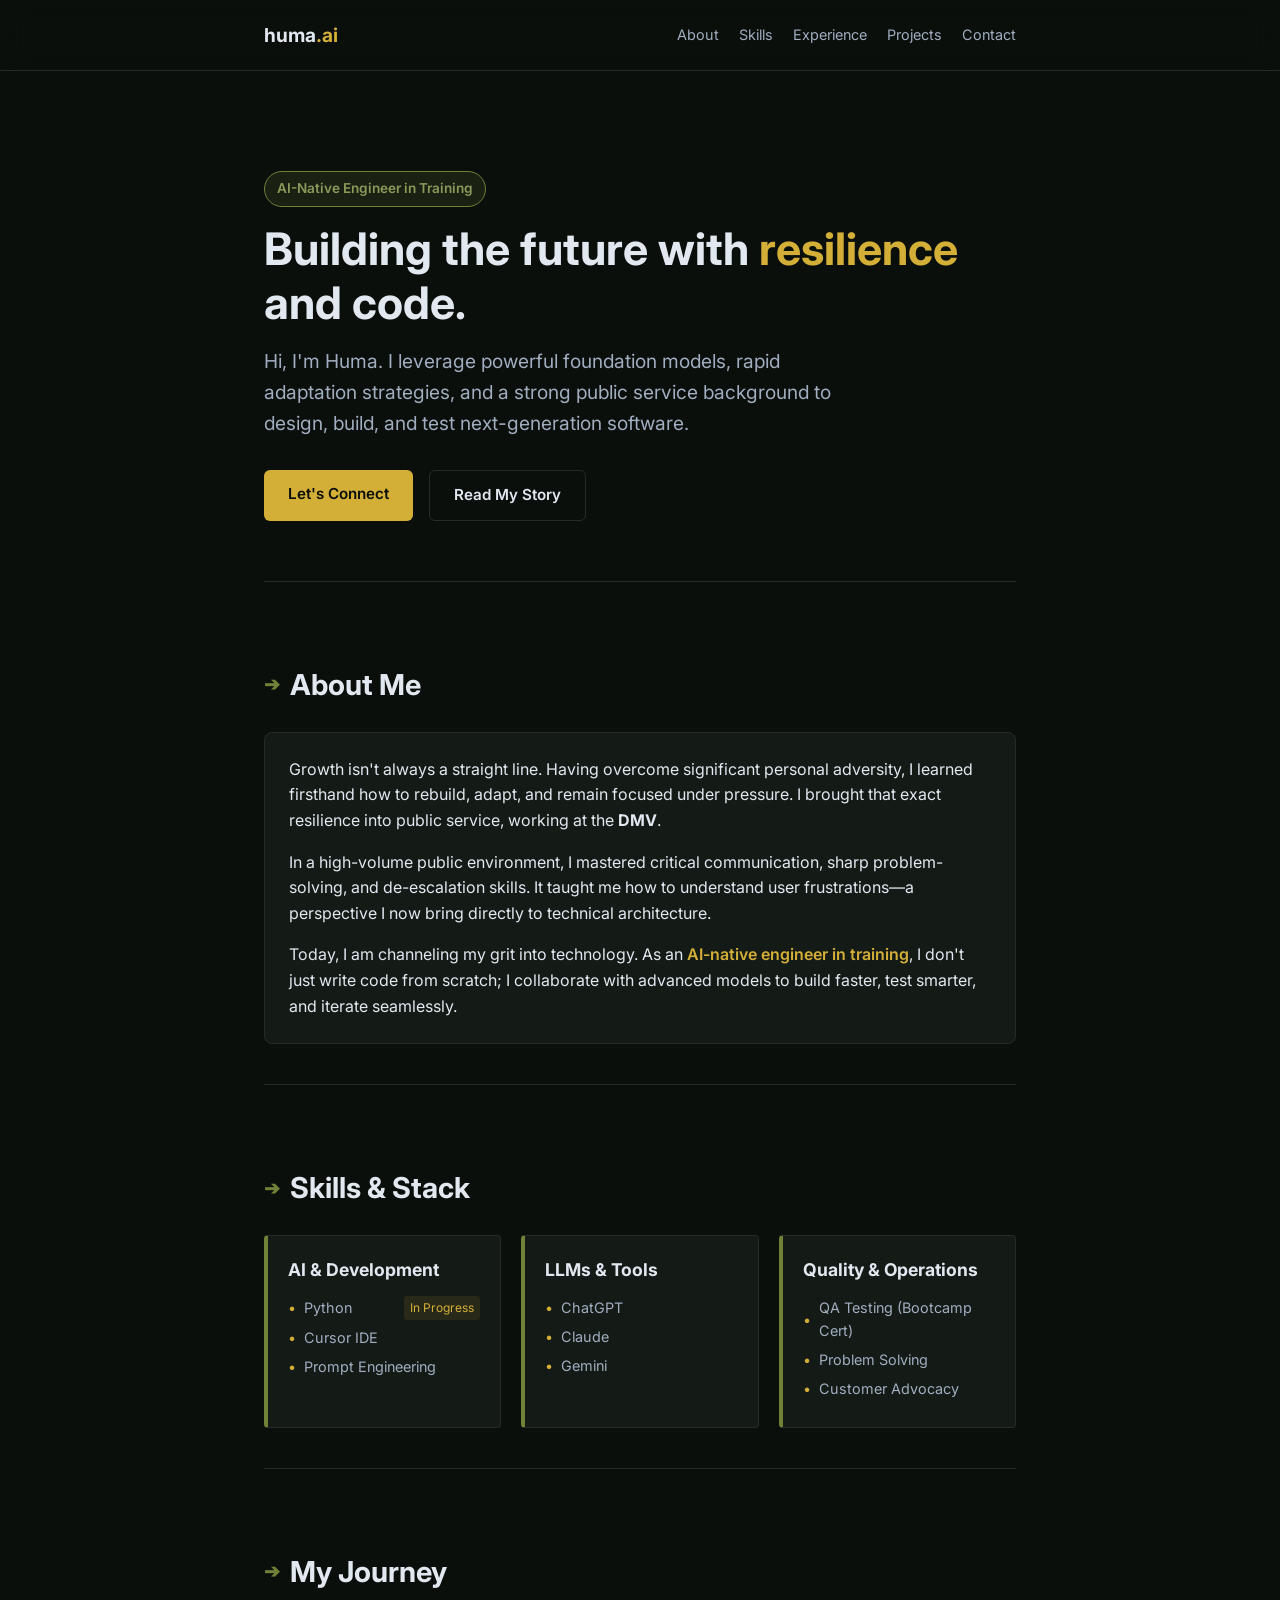
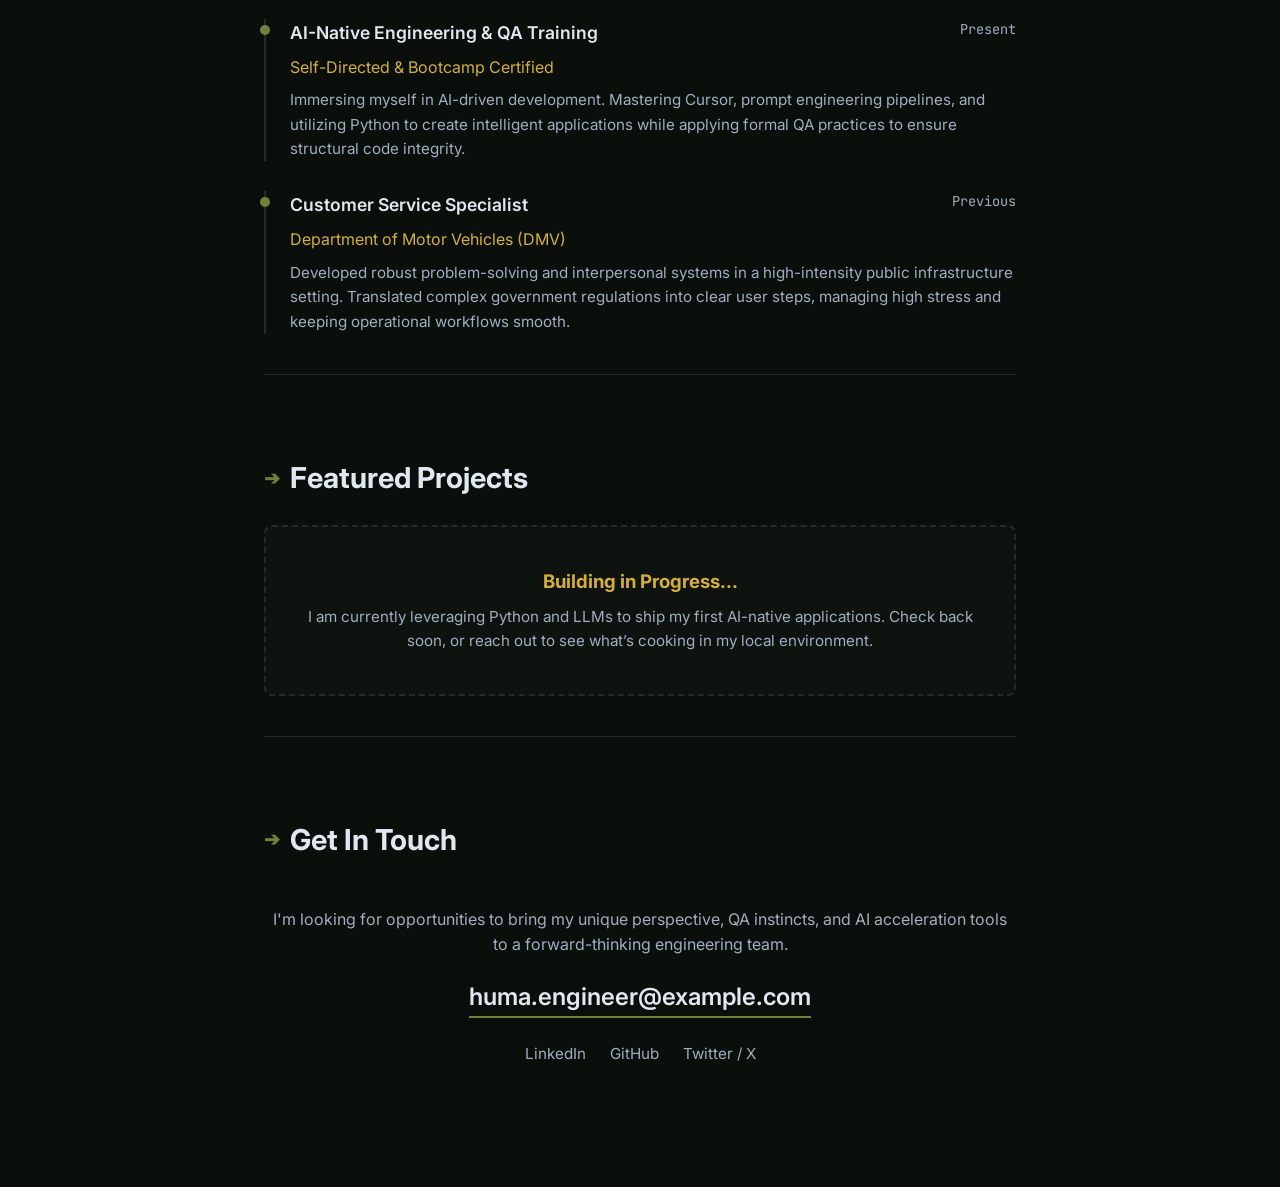
==== personalwebsite.html @ 1848bbcd "created my first personal website" ====
<!DOCTYPE html>
<html lang="en">
<head>
    <meta charset="UTF-8">
    <meta name="viewport" content="width=device-width, initial-scale=1.0">
    <title>Huma | AI-Native Engineer in Training</title>
    <!-- Google Fonts -->
    <link rel="preconnect" href="https://fonts.googleapis.com">
    <link rel="preconnect" href="https://fonts.gstatic.com" crossorigin>
    <link href="https://fonts.googleapis.com/css2?family=Inter:wght@300;400;600;700&family=JetBrains+Mono:wght@400;500&display=swap" rel="stylesheet">
    
    <style>
        :root {
            --bg-main: #0B0F0C;
            --bg-card: #141A16;
            --text-main: #E2E8F0;
            --text-muted: #A0AEC0;
            --accent-olive: #708238;
            --accent-olive-light: #8A9A5B;
            --accent-gold: #D4AF37;
            --accent-gold-hover: #F3CD5F;
            --border-color: #232D26;
        }

        * {
            box-sizing: border-box;
            margin: 0;
            padding: 0;
            scroll-behavior: smooth;
        }

        body {
            background-color: var(--bg-main);
            color: var(--text-main);
            font-family: 'Inter', sans-serif;
            line-height: 1.6;
            padding-bottom: 60px;
        }

        code, .mono {
            font-family: 'JetBrains Mono', monospace;
        }

        /* Container */
        .container {
            max-width: 800px;
            margin: 0 auto;
            padding: 0 24px;
        }

        /* Navbar */
        nav {
            position: sticky;
            top: 0;
            background-color: rgba(11, 15, 12, 0.8);
            backdrop-filter: blur(12px);
            border-bottom: 1px solid var(--border-color);
            z-index: 100;
        }

        .nav-container {
            display: flex;
            justify-content: space-between;
            align-items: center;
            height: 70px;
        }

        .logo {
            font-weight: 700;
            font-size: 1.2rem;
            color: var(--text-main);
            text-decoration: none;
        }

        .logo span {
            color: var(--accent-gold);
        }

        .nav-links {
            display: flex;
            gap: 20px;
        }

        .nav-links a {
            color: var(--text-muted);
            text-decoration: none;
            font-size: 0.9rem;
            transition: color 0.2s;
        }

        .nav-links a:hover {
            color: var(--accent-gold);
        }

        /* Sections */
        section {
            padding: 80px 0 40px 0;
            border-bottom: 1px solid var(--border-color);
        }

        section:last-of-type {
            border-bottom: none;
        }

        h2 {
            font-size: 1.8rem;
            margin-bottom: 24px;
            color: var(--text-main);
            display: flex;
            align-items: center;
            gap: 10px;
        }

        h2::before {
            content: "➔";
            color: var(--accent-olive);
            font-size: 1.2rem;
        }

        /* Hero Section */
        #hero {
            padding-top: 100px;
            padding-bottom: 60px;
        }

        .hero-badge {
            display: inline-block;
            background: rgba(112, 130, 56, 0.15);
            border: 1px solid var(--accent-olive);
            color: var(--accent-olive-light);
            padding: 6px 12px;
            border-radius: 20px;
            font-size: 0.85rem;
            font-weight: 600;
            margin-bottom: 16px;
        }

        .hero-title {
            font-size: 2.8rem;
            font-weight: 700;
            line-height: 1.2;
            margin-bottom: 16px;
        }

        .hero-title span {
            color: var(--accent-gold);
        }

        .hero-subtitle {
            font-size: 1.2rem;
            color: var(--text-muted);
            margin-bottom: 32px;
            max-width: 600px;
        }

        .cta-buttons {
            display: flex;
            gap: 16px;
            flex-wrap: wrap;
        }

        .btn {
            display: inline-block;
            padding: 12px 24px;
            border-radius: 6px;
            font-weight: 600;
            text-decoration: none;
            transition: all 0.2s ease;
            font-size: 0.95rem;
        }

        .btn-primary {
            background-color: var(--accent-gold);
            color: var(--bg-main);
        }

        .btn-primary:hover {
            background-color: var(--accent-gold-hover);
            transform: translateY(-2px);
        }

        .btn-secondary {
            border: 1px solid var(--border-color);
            color: var(--text-main);
            background-color: transparent;
        }

        .btn-secondary:hover {
            background-color: var(--bg-card);
            border-color: var(--accent-olive);
        }

        /* About Section */
        .story-card {
            background: var(--bg-card);
            border: 1px solid var(--border-color);
            padding: 24px;
            border-radius: 8px;
            margin-top: 16px;
        }

        .story-card p {
            margin-bottom: 16px;
        }

        .story-card p:last-child {
            margin-bottom: 0;
        }

        .highlight {
            color: var(--accent-gold);
            font-weight: 600;
        }

        /* Skills Section */
        .skills-grid {
            display: grid;
            grid-template-columns: repeat(auto-fit, minmax(220px, 11fr));
            gap: 20px;
        }

        .skill-category {
            background: var(--bg-card);
            border: 1px solid var(--border-color);
            border-left: 4px solid var(--accent-olive);
            padding: 20px;
            border-radius: 4px;
        }

        .skill-category h3 {
            font-size: 1.1rem;
            margin-bottom: 12px;
            color: var(--text-main);
        }

        .skill-list {
            list-style: none;
        }

        .skill-list li {
            font-size: 0.9rem;
            color: var(--text-muted);
            margin-bottom: 6px;
            display: flex;
            align-items: center;
            gap: 8px;
        }

        .skill-list li::before {
            content: "•";
            color: var(--accent-gold);
        }

        .in-progress {
            font-size: 0.75rem;
            background: rgba(212, 175, 55, 0.1);
            color: var(--accent-gold);
            padding: 2px 6px;
            border-radius: 4px;
            margin-left: auto;
        }

        /* Experience Section */
        .timeline {
            display: flex;
            flex-direction: column;
            gap: 30px;
        }

        .timeline-item {
            position: relative;
            padding-left: 24px;
            border-left: 2px solid var(--border-color);
        }

        .timeline-item::before {
            content: "";
            position: absolute;
            left: -6px;
            top: 6px;
            width: 10px;
            height: 10px;
            border-radius: 50%;
            background: var(--accent-olive);
        }

        .timeline-header {
            display: flex;
            justify-content: space-between;
            align-items: flex-start;
            flex-wrap: wrap;
            margin-bottom: 8px;
        }

        .timeline-role {
            font-weight: 600;
            font-size: 1.1rem;
        }

        .timeline-company {
            color: var(--accent-gold);
        }

        .timeline-date {
            font-size: 0.85rem;
            color: var(--text-muted);
            font-family: 'JetBrains Mono', monospace;
        }

        .timeline-desc {
            font-size: 0.95rem;
            color: var(--text-muted);
        }

        /* Projects Section */
        .projects-placeholder {
            border: 2px dashed var(--border-color);
            padding: 40px;
            text-align: center;
            border-radius: 8px;
            background: rgba(20, 26, 22, 0.4);
        }

        .projects-placeholder h3 {
            color: var(--accent-gold);
            margin-bottom: 8px;
        }

        /* Contact Section */
        .contact-wrapper {
            text-align: center;
            padding: 20px 0;
        }

        .contact-email {
            font-size: 1.5rem;
            color: var(--text-main);
            text-decoration: none;
            font-weight: 600;
            border-bottom: 2px solid var(--accent-olive);
            transition: all 0.2s;
            display: inline-block;
            margin-bottom: 24px;
        }

        .contact-email:hover {
            color: var(--accent-gold);
            border-color: var(--accent-gold);
        }

        .social-links {
            display: flex;
            justify-content: center;
            gap: 24px;
        }

        .social-links a {
            color: var(--text-muted);
            text-decoration: none;
            font-size: 0.95rem;
            transition: color 0.2s;
        }

        .social-links a:hover {
            color: var(--text-main);
        }

        /* Mobile Adjustments */
        @media (max-width: 600px) {
            .hero-title {
                font-size: 2.2rem;
            }
            .nav-links {
                display: none; /* Keep it clean for mobile-first simplicity, or expand with JS burger menu if needed */
            }
            .timeline-header {
                flex-direction: column;
                gap: 4px;
            }
        }
    </style>
</head>
<body>

    <!-- Navigation -->
    <nav>
        <div class="container nav-container">
            <a href="#" class="logo">huma<span>.ai</span></a>
            <div class="nav-links">
                <a href="#about">About</a>
                <a href="#skills">Skills</a>
                <a href="#experience">Experience</a>
                <a href="#projects">Projects</a>
                <a href="#contact">Contact</a>
            </div>
        </div>
    </nav>

    <main class="container">
        
        <!-- Hero Section -->
        <section id="hero">
            <div class="hero-badge">AI-Native Engineer in Training</div>
            <h1 class="hero-title">Building the future with <span>resilience</span> and code.</h1>
            <p class="hero-subtitle">Hi, I'm Huma. I leverage powerful foundation models, rapid adaptation strategies, and a strong public service background to design, build, and test next-generation software.</p>
            <div class="cta-buttons">
                <a href="#contact" class="btn btn-primary">Let's Connect</a>
                <a href="#about" class="btn btn-secondary">Read My Story</a>
            </div>
        </section>

        <!-- About Me Section -->
        <section id="about">
            <h2>About Me</h2>
            <div class="story-card">
                <p>Growth isn't always a straight line. Having overcome significant personal adversity, I learned firsthand how to rebuild, adapt, and remain focused under pressure. I brought that exact resilience into public service, working at the <strong>DMV</strong>.</p>
                <p>In a high-volume public environment, I mastered critical communication, sharp problem-solving, and de-escalation skills. It taught me how to understand user frustrations—a perspective I now bring directly to technical architecture.</p>
                <p>Today, I am channeling my grit into technology. As an <span class="highlight">AI-native engineer in training</span>, I don't just write code from scratch; I collaborate with advanced models to build faster, test smarter, and iterate seamlessly.</p>
            </div>
        </section>

        <!-- Skills Section -->
        <section id="skills">
            <h2>Skills & Stack</h2>
            <div class="skills-grid">
                <div class="skill-category">
                    <h3>AI & Development</h3>
                    <ul class="skill-list">
                        <li>Python <span class="in-progress">In Progress</span></li>
                        <li>Cursor IDE</li>
                        <li>Prompt Engineering</li>
                    </ul>
                </div>
                <div class="skill-category">
                    <h3>LLMs & Tools</h3>
                    <ul class="skill-list">
                        <li>ChatGPT</li>
                        <li>Claude</li>
                        <li>Gemini</li>
                    </ul>
                </div>
                <div class="skill-category">
                    <h3>Quality & Operations</h3>
                    <ul class="skill-list">
                        <li>QA Testing (Bootcamp Cert)</li>
                        <li>Problem Solving</li>
                        <li>Customer Advocacy</li>
                    </ul>
                </div>
            </div>
        </section>

        <!-- Experience Section -->
        <section id="experience">
            <h2>My Journey</h2>
            <div class="timeline">
                <div class="timeline-item">
                    <div class="timeline-header">
                        <span class="timeline-role">AI-Native Engineering & QA Training</span>
                        <span class="timeline-date">Present</span>
                    </div>
                    <div class="timeline-company">Self-Directed & Bootcamp Certified</div>
                    <p class="timeline-desc" style="margin-top: 8px;">Immersing myself in AI-driven development. Mastering Cursor, prompt engineering pipelines, and utilizing Python to create intelligent applications while applying formal QA practices to ensure structural code integrity.</p>
                </div>
                <div class="timeline-item">
                    <div class="timeline-header">
                        <span class="timeline-role">Customer Service Specialist</span>
                        <span class="timeline-date">Previous</span>
                    </div>
                    <div class="timeline-company">Department of Motor Vehicles (DMV)</div>
                    <p class="timeline-desc" style="margin-top: 8px;">Developed robust problem-solving and interpersonal systems in a high-intensity public infrastructure setting. Translated complex government regulations into clear user steps, managing high stress and keeping operational workflows smooth.</p>
                </div>
            </div>
        </section>

        <!-- Projects Section -->
        <section id="projects">
            <h2>Featured Projects</h2>
            <div class="projects-placeholder">
                <h3>Building in Progress...</h3>
                <p style="color: var(--text-muted); font-size: 0.95rem;">I am currently leveraging Python and LLMs to ship my first AI-native applications. Check back soon, or reach out to see what’s cooking in my local environment.</p>
            </div>
        </section>

        <!-- Contact Section -->
        <section id="contact">
            <h2>Get In Touch</h2>
            <div class="contact-wrapper">
                <p style="color: var(--text-muted); margin-bottom: 20px;">I'm looking for opportunities to bring my unique perspective, QA instincts, and AI acceleration tools to a forward-thinking engineering team.</p>
                <a href="mailto:huma.engineer@example.com" class="contact-email">huma.engineer@example.com</a>
                <div class="social-links">
                    <a href="#" target="_blank">LinkedIn</a>
                    <a href="#" target="_blank">GitHub</a>
                    <a href="#" target="_blank">Twitter / X</a>
                </div>
            </div>
        </section>

    </main>

</body>
</html>
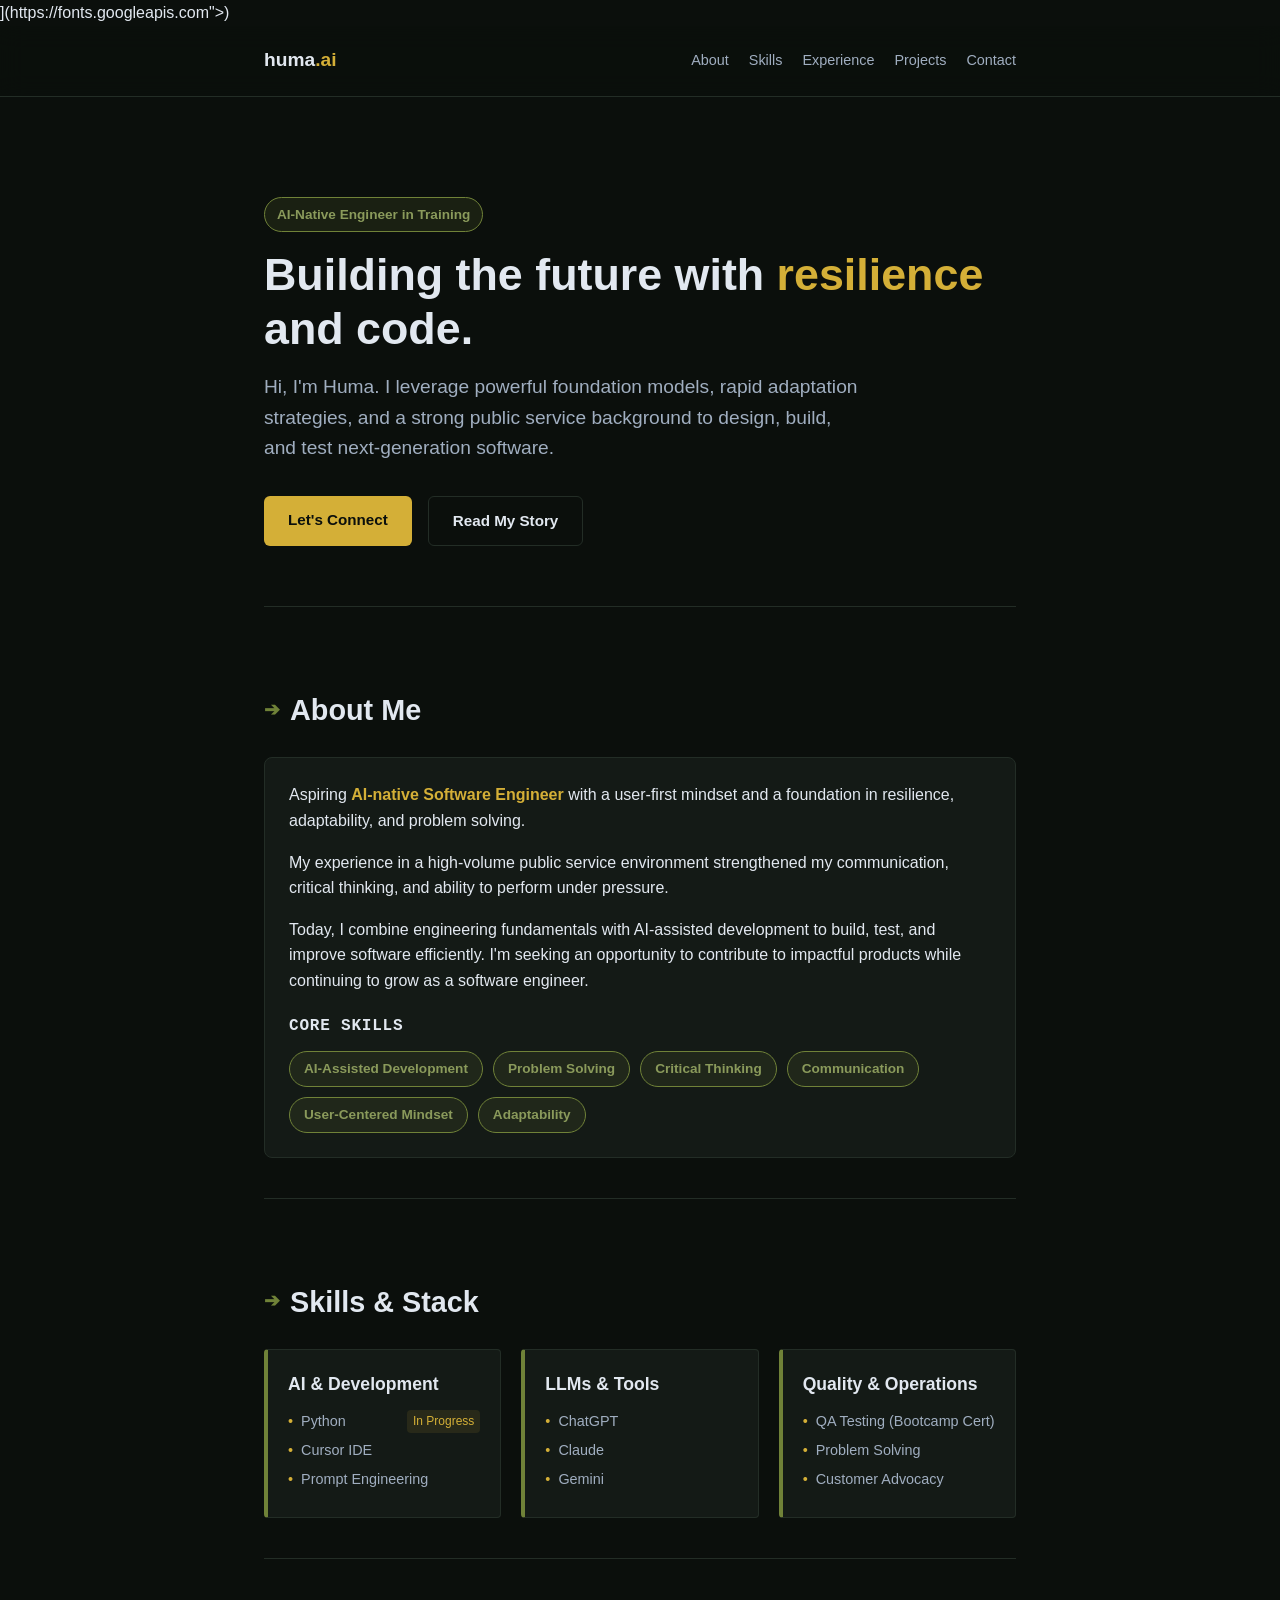
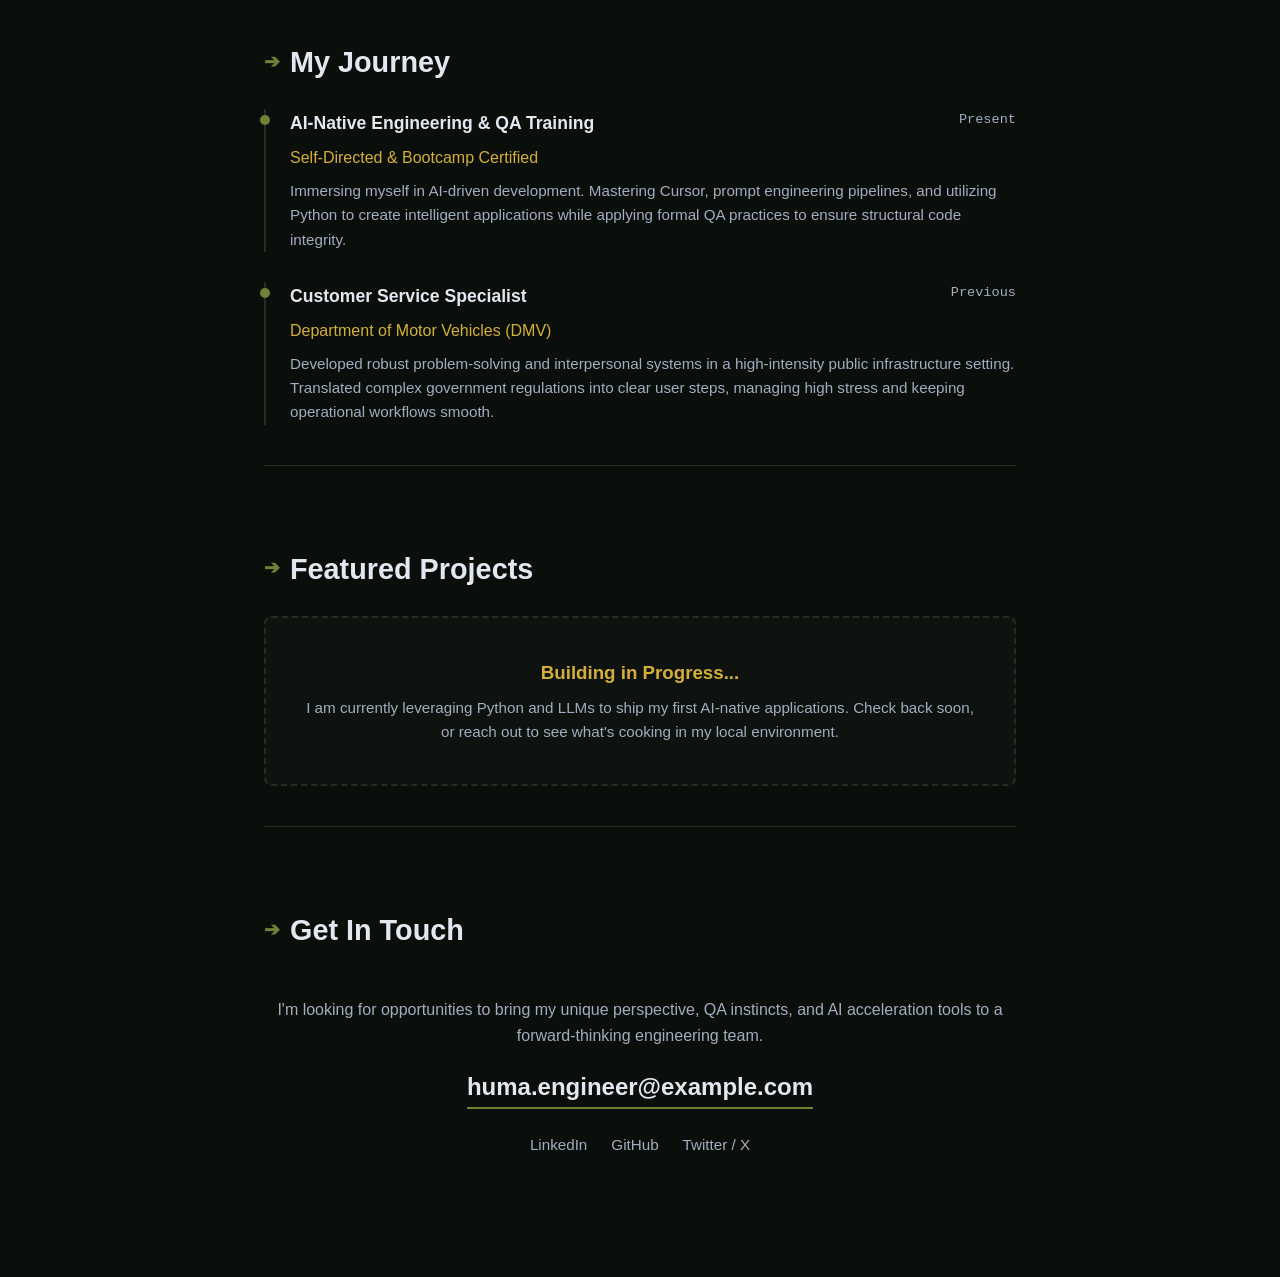
==== commit 99921430: "Revise font links and enhance About Me section Updated font links and improved the About Me section " ====
--- a/personalwebsite.html
+++ b/personalwebsite.html
@@ -5,9 +5,9 @@
     <meta name="viewport" content="width=device-width, initial-scale=1.0">
     <title>Huma | AI-Native Engineer in Training</title>
     <!-- Google Fonts -->
-    <link rel="preconnect" href="https://fonts.googleapis.com">
-    <link rel="preconnect" href="https://fonts.gstatic.com" crossorigin>
-    <link href="https://fonts.googleapis.com/css2?family=Inter:wght@300;400;600;700&family=JetBrains+Mono:wght@400;500&display=swap" rel="stylesheet">
+    <link rel="preconnect" href="[https://fonts.googleapis.com">](https://fonts.googleapis.com">)
+    <link rel="preconnect" href="[https://fonts.gstatic.com"](https://fonts.gstatic.com") crossorigin>
+    <link href="[https://fonts.googleapis.com/css2?family=Inter:wght@300;400;600;700&family=JetBrains+Mono:wght@400;500&display=swap"](https://fonts.googleapis.com/css2?family=Inter:wght@300;400;600;700&family=JetBrains+Mono:wght@400;500&display=swap") rel="stylesheet">
     
     <style>
         :root {
@@ -212,6 +212,34 @@
             font-weight: 600;
         }
 
+        /* Core Skills inside About */
+        .about-skills-title {
+            font-size: 1rem;
+            font-weight: 600;
+            color: var(--text-main);
+            margin-top: 20px;
+            margin-bottom: 12px;
+            letter-spacing: 0.05em;
+            text-transform: uppercase;
+            font-family: 'JetBrains Mono', monospace;
+        }
+
+        .about-skills-list {
+            display: flex;
+            flex-wrap: wrap;
+            gap: 10px;
+        }
+
+        .about-skills-list span {
+            background: rgba(112, 130, 56, 0.12);
+            border: 1px solid var(--accent-olive);
+            color: var(--accent-olive-light);
+            padding: 6px 14px;
+            border-radius: 20px;
+            font-size: 0.85rem;
+            font-weight: 600;
+        }
+
         /* Skills Section */
         .skills-grid {
             display: grid;
@@ -371,7 +399,7 @@
                 font-size: 2.2rem;
             }
             .nav-links {
-                display: none; /* Keep it clean for mobile-first simplicity, or expand with JS burger menu if needed */
+                display: none;
             }
             .timeline-header {
                 flex-direction: column;
@@ -409,13 +437,33 @@
             </div>
         </section>
 
-        <!-- About Me Section -->
+        <!-- About Me Section — UPDATED -->
         <section id="about">
             <h2>About Me</h2>
             <div class="story-card">
-                <p>Growth isn't always a straight line. Having overcome significant personal adversity, I learned firsthand how to rebuild, adapt, and remain focused under pressure. I brought that exact resilience into public service, working at the <strong>DMV</strong>.</p>
-                <p>In a high-volume public environment, I mastered critical communication, sharp problem-solving, and de-escalation skills. It taught me how to understand user frustrations—a perspective I now bring directly to technical architecture.</p>
-                <p>Today, I am channeling my grit into technology. As an <span class="highlight">AI-native engineer in training</span>, I don't just write code from scratch; I collaborate with advanced models to build faster, test smarter, and iterate seamlessly.</p>
+                <p>
+                    Aspiring <span class="highlight">AI-native Software Engineer</span> with a user-first mindset
+                    and a foundation in resilience, adaptability, and problem solving.
+                </p>
+                <p>
+                    My experience in a high-volume public service environment strengthened my
+                    communication, critical thinking, and ability to perform under pressure.
+                </p>
+                <p>
+                    Today, I combine engineering fundamentals with AI-assisted development to
+                    build, test, and improve software efficiently. I'm seeking an opportunity to
+                    contribute to impactful products while continuing to grow as a software engineer.
+                </p>
+
+                <div class="about-skills-title">Core Skills</div>
+                <div class="about-skills-list">
+                    <span>AI-Assisted Development</span>
+                    <span>Problem Solving</span>
+                    <span>Critical Thinking</span>
+                    <span>Communication</span>
+                    <span>User-Centered Mindset</span>
+                    <span>Adaptability</span>
+                </div>
             </div>
         </section>
 
@@ -478,7 +526,7 @@
             <h2>Featured Projects</h2>
             <div class="projects-placeholder">
                 <h3>Building in Progress...</h3>
-                <p style="color: var(--text-muted); font-size: 0.95rem;">I am currently leveraging Python and LLMs to ship my first AI-native applications. Check back soon, or reach out to see what’s cooking in my local environment.</p>
+                <p style="color: var(--text-muted); font-size: 0.95rem;">I am currently leveraging Python and LLMs to ship my first AI-native applications. Check back soon, or reach out to see what's cooking in my local environment.</p>
             </div>
         </section>
 
@@ -499,4 +547,4 @@
     </main>
 
 </body>
-</html>+</html>
